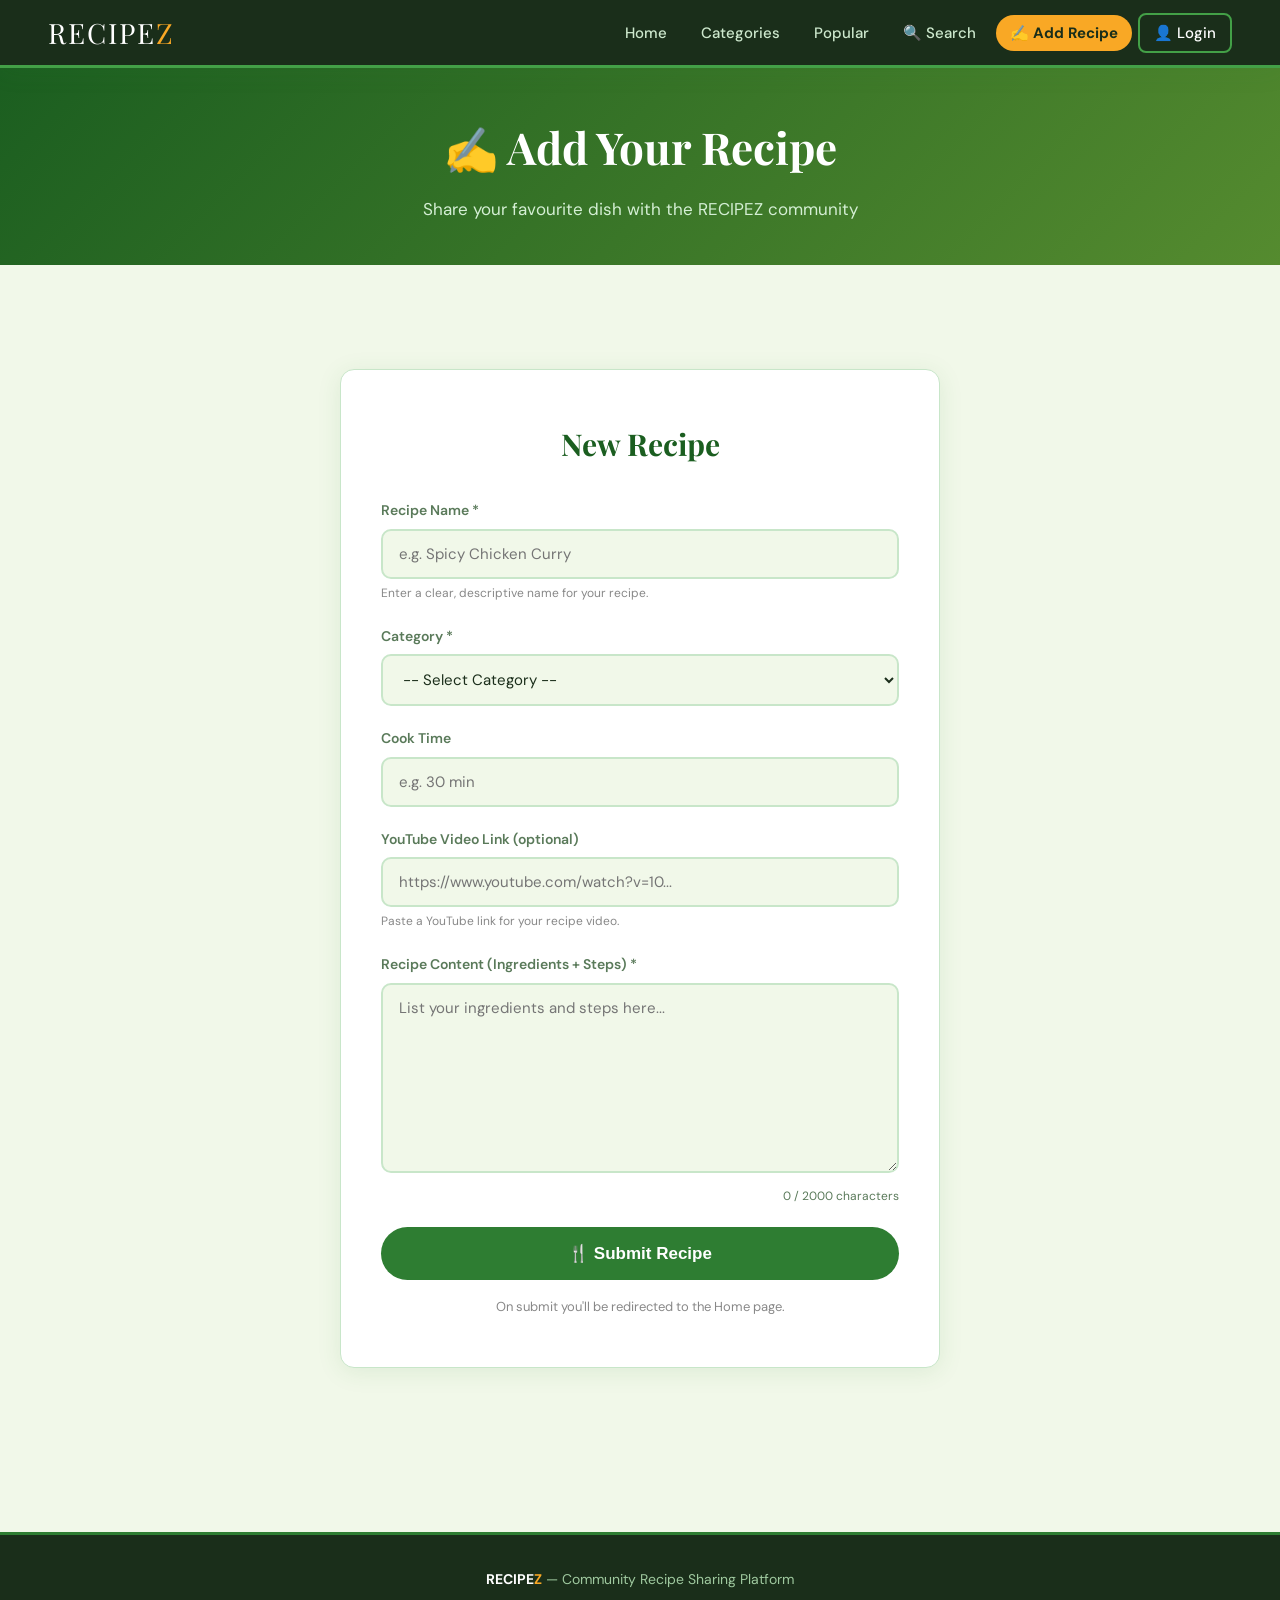
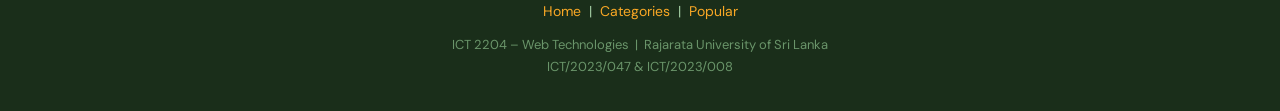
==== add-recipe.html @ c46758e9 "Add files via upload" ====
<!DOCTYPE html>
<html lang="en">
<head>
  <meta charset="UTF-8">
  <meta name="viewport" content="width=device-width, initial-scale=1.0">
  <title>Add Recipe | RECIPEZ</title>
  <link rel="stylesheet" href="css/styles.css?v=10">
  <link href="https://fonts.googleapis.com/css2?family=Playfair+Display:wght@700;900&family=DM+Sans:wght@300;400;500;600&display=swap" rel="stylesheet">
</head>
<body>

<nav class="navbar">
  <a class="nav-logo" href="index.html">RECIPE<span>Z</span></a>
  <ul class="nav-links" id="navLinks">
    <li><a href="index.html">Home</a></li>
    <li><a href="categories.html">Categories</a></li>
    <li><a href="popular.html">Popular</a></li>
    <li><a href="#" onclick="openSearch(); return false;">🔍 Search</a></li>
    <li><a href="add-recipe.html" class="btn-add active">✍️ Add Recipe</a></li>
    <li><a href="login.html" class="btn-login">👤 Login</a></li>
  </ul>
  <button class="hamburger" onclick="toggleMenu()">☰</button>
</nav>

<!-- PAGE HEADER -->
<section style="background:linear-gradient(135deg,#1b5e20,#558b2f); padding:40px; text-align:center;">
  <h1 style="font-family:'Playfair Display',serif; font-size:44px; color:#fff; margin-bottom:10px;">✍️ Add Your Recipe</h1>
  <p style="color:#d4efd4; font-size:17px;">Share your favourite dish with the RECIPEZ community</p>
</section>

<!-- ADD RECIPE FORM (Lab 01: HTML Form, Lab 04: JS validation) -->
<section class="section">

  <!-- Lab 02: Embedded CSS in <style> block (Lab 02 Step 2) -->
  <style>
    /* Lab 02: Embedded CSS - styling specific to this page */
    .char-counter { font-size: 12px; color: #5a7a5a; text-align: right; margin-top: 4px; }
    .form-hint    { font-size: 12px; color: #888; margin-top: 4px; }
  </style>

  <div class="form-wrap">
    <h2>New Recipe</h2>

    <!-- Lab 01: HTML Form - no <form> tag needed, using div + JS -->
    <div>

      <!-- Recipe Name -->
      <div class="form-group">
        <label for="recipeName">Recipe Name *</label>
        <!-- Lab 01: input element -->
        <input type="text" id="recipeName" placeholder="e.g. Spicy Chicken Curry"
               oninput="hideError('nameError')" maxlength="80">
        <div class="error-msg" id="nameError">Recipe name is required.</div>
        <div class="form-hint">Enter a clear, descriptive name for your recipe.</div>
      </div>

      <!-- Category Dropdown (Lab 01: select element) -->
      <div class="form-group">
        <label for="recipeCategory">Category *</label>
        <select id="recipeCategory" onchange="hideError('categoryError')">
          <option value="">-- Select Category --</option>
          <!-- Lab 01: option elements -->
          <option value="Breakfast">🥞 Breakfast</option>
          <option value="Lunch">🥗 Lunch</option>
          <option value="Dinner">🍽️ Dinner</option>
          <option value="Desserts">🍰 Desserts</option>
          <option value="Drinks">🥤 Drinks</option>
          <option value="Appetizers">🥙 Appetizers</option>
          <option value="BBQ">🔥 BBQ</option>
          <option value="Quick & Easy">⚡ Quick &amp; Easy</option>
          <option value="Side Dish">🥦 Side Dish</option>
          <option value="Shortiest">⏱️ Shortiest</option>
        </select>
        <div class="error-msg" id="categoryError">Please select a category.</div>
      </div>

      <!-- Cook Time -->
      <div class="form-group">
        <label for="cookTime">Cook Time</label>
        <input type="text" id="cookTime" placeholder="e.g. 30 min">
      </div>

      <!-- YouTube Link -->
      <div class="form-group">
        <label for="youtubeLink">YouTube Video Link (optional)</label>
        <input type="url" id="youtubeLink" placeholder="https://www.youtube.com/watch?v=10...">
        <div class="form-hint">Paste a YouTube link for your recipe video.</div>
      </div>

      <!-- Recipe Content (Lab 01: textarea) -->
      <div class="form-group">
        <label for="recipeContent">Recipe Content (Ingredients + Steps) *</label>
        <textarea id="recipeContent" placeholder="List your ingredients and steps here..."
                  oninput="updateCharCount(); hideError('contentError')" rows="8"></textarea>
        <div class="char-counter"><span id="charCount">0</span> / 2000 characters</div>
        <div class="error-msg" id="contentError">Please enter at least 20 characters.</div>
      </div>

      <!-- SUBMIT (Lab 04: if-else validation, Lab 03: onclick, Lab 03: alert) -->
      <button class="btn btn-primary" onclick="return validateAddRecipeForm()" style="width:100%; font-size:17px; padding:16px;">
        🍴 Submit Recipe
      </button>

      <p style="text-align:center; margin-top:16px; font-size:13px; color:#888;">
        On submit you'll be redirected to the Home page.
      </p>

    </div>
  </div>

</section>

<!-- FOOTER -->
<footer>
  <p><strong style="color:#fff;">RECIPE<span style="color:#f9a825;">Z</span></strong> — Community Recipe Sharing Platform</p>
  <p style="margin-top:8px;"><a href="index.html">Home</a> &nbsp;|&nbsp; <a href="categories.html">Categories</a> &nbsp;|&nbsp; <a href="popular.html">Popular</a></p>
  <p class="footer-credits">ICT 2204 – Web Technologies &nbsp;|&nbsp; Rajarata University of Sri Lanka<br>ICT/2023/047 &amp; ICT/2023/008</p>
</footer>

<button id="backToTop" title="Back to Top">↑</button>

<div class="search-overlay" id="searchOverlay" onclick="if(event.target===this)closeSearch()">
  <div class="search-box">
    <h3 style="margin-bottom:16px;color:#1b5e20;font-family:'Playfair Display',serif;">🔍 Search Recipes</h3>
    <input type="text" id="searchInput" placeholder="Search recipes..." oninput="doSearch()">
    <ul class="search-results-list" id="searchResultsList"><li style="color:#aaa;padding:12px">Type to search...</li></ul>
    <button class="btn btn-primary" onclick="closeSearch()" style="margin-top:12px;width:100%;">Close</button>
  </div>
</div>

<script src="js/main.js?v=10"></script>

</body>
</html>
---- css/styles.css ----
/* ============================================================
   RECIPEZ - styles.css
   Lab 02: External CSS
   Properties: color, font-family, font-size, border, padding, margin
   ============================================================ */

:root {
  --primary:      #2e7d32;
  --primary-dark: #1b5e20;
  --primary-light:#43a047;
  --accent:       #f9a825;
  --accent2:      #ff7043;
  --bg:           #f1f8e9;
  --bg2:          #e8f5e9;
  --dark:         #1a2e1a;
  --card-bg:      #ffffff;
  --text:         #1b2e1b;
  --muted:        #5a7a5a;
  --border:       #c8e6c9;
  --shadow:       0 4px 24px rgba(46,125,50,0.10);
  --radius:       14px;
  --font-head:    'Playfair Display', Georgia, serif;
  --font-body:    'DM Sans', 'Segoe UI', sans-serif;
}

*, *::before, *::after { box-sizing: border-box; margin: 0; padding: 0; }
html { scroll-behavior: smooth; }
body {
  font-family: var(--font-body);   /* Lab 02: font-family */
  font-size: 16px;                 /* Lab 02: font-size */
  color: var(--text);              /* Lab 02: color */
  background: var(--bg);
  line-height: 1.75;
}

/* === NAVBAR === */
.navbar {
  position: sticky; top: 0; z-index: 999;
  display: flex; align-items: center; justify-content: space-between;
  padding: 0 48px;                 /* Lab 02: padding */
  height: 68px;
  background: var(--dark);
  border-bottom: 3px solid var(--primary-light); /* Lab 02: border */
  box-shadow: var(--shadow);
}
.nav-logo {
  font-family: var(--font-head);   /* Lab 02: font-family */
  font-size: 28px;                 /* Lab 02: font-size */
  color: #fff;
  letter-spacing: 2px;
  text-decoration: none;
}
.nav-logo span { color: var(--accent); }
.nav-links { display: flex; gap: 6px; list-style: none; margin: 0; padding: 0; }
.nav-links a {
  color: #cde8cd;
  text-decoration: none;
  font-size: 15px;                 /* Lab 02: font-size */
  font-weight: 500;
  padding: 8px 14px;               /* Lab 02: padding */
  border-radius: 8px;
  transition: background 0.2s, color 0.2s;
}
.nav-links a:hover, .nav-links a.active { background: var(--primary); color: #fff; }
.nav-links a.btn-add { background: var(--accent); color: var(--dark); font-weight: 700; border-radius: 20px; }
.nav-links a.btn-add:hover { background: var(--accent2); color: #fff; }
.nav-links a.btn-login { border: 2px solid var(--primary-light); color: #fff; } /* Lab 02: border */
.hamburger { display: none; font-size: 26px; color: #fff; cursor: pointer; background: none; border: none; }

/* === HERO SLIDER === */
.hero { position: relative; overflow: hidden; height: 520px; background: var(--dark); }
.slide { position: absolute; inset: 0; display: flex; align-items: center; justify-content: center; opacity: 0; transition: opacity 0.8s ease; padding: 40px; }
.slide.active { opacity: 1; }
.slide-content { text-align: center; animation: fadeInUp 0.6s ease both; }
.slide-content h1 {
  font-family: var(--font-head);  /* Lab 02: font-family */
  font-size: 54px;                /* Lab 02: font-size */
  color: #fff;                    /* Lab 02: color */
  line-height: 1.1;
  margin-bottom: 16px;            /* Lab 02: margin */
  text-shadow: 0 4px 20px rgba(0,0,0,0.5);
}
.slide-content p { font-size: 20px; color: #d4efd4; margin-bottom: 28px; }
.btn {
  display: inline-block;
  padding: 14px 32px;             /* Lab 02: padding */
  border-radius: 30px;
  font-size: 16px;                /* Lab 02: font-size */
  font-weight: 700;
  text-decoration: none;
  cursor: pointer;
  border: none;
  transition: transform 0.2s, box-shadow 0.2s;
}
.btn:hover { transform: translateY(-2px); box-shadow: 0 8px 24px rgba(0,0,0,0.2); }
.btn-primary { background: var(--primary); color: #fff; }
.btn-primary:hover { background: var(--primary-dark); }
.btn-accent  { background: var(--accent); color: var(--dark); }
.btn-outline { background: transparent; color: #fff; border: 2px solid #fff; }
.slider-controls { position: absolute; bottom: 24px; left: 50%; transform: translateX(-50%); display: flex; gap: 10px; }
.dot { width: 12px; height: 12px; border-radius: 50%; background: rgba(255,255,255,0.4); cursor: pointer; border: 2px solid rgba(255,255,255,0.6); transition: background 0.3s; }
.dot.active { background: var(--accent); }
.slider-arrow { position: absolute; top: 50%; transform: translateY(-50%); background: rgba(0,0,0,0.35); color: #fff; border: none; width: 44px; height: 44px; border-radius: 50%; font-size: 20px; cursor: pointer; transition: background 0.2s; }
.slider-arrow:hover { background: var(--primary); }
.slider-prev { left: 20px; } .slider-next { right: 20px; }

/* === SECTIONS === */
.section { padding: 64px 48px; }  /* Lab 02: padding */
.section-alt { background: var(--bg2); }
.section-title { font-family: var(--font-head); font-size: 38px; color: var(--primary-dark); margin-bottom: 10px; text-align: center; }
.section-sub { text-align: center; color: var(--muted); margin-bottom: 40px; font-size: 17px; }
.divider { width: 60px; height: 4px; background: var(--accent); border-radius: 2px; margin: 0 auto 40px; }

/* === QUICK CARDS === */
.quick-cards { display: grid; grid-template-columns: repeat(3, 1fr); gap: 24px; max-width: 900px; margin: 0 auto 48px; }
.q-card {
  background: var(--card-bg);
  border-radius: var(--radius);
  padding: 36px 24px;             /* Lab 02: padding */
  text-align: center;
  border: 2px solid var(--border); /* Lab 02: border */
  box-shadow: var(--shadow);
  cursor: pointer;
  transition: transform 0.25s, border-color 0.25s;
  text-decoration: none; color: var(--text);
}
.q-card:hover { transform: translateY(-6px); border-color: var(--primary); }
.q-card .icon { font-size: 42px; margin-bottom: 12px; }
.q-card h3 { font-family: var(--font-head); font-size: 20px; color: var(--primary-dark); margin-bottom: 8px; }
.q-card p { font-size: 14px; color: var(--muted); }

/* === RECIPE CARDS === */
.recipes-grid { display: grid; grid-template-columns: repeat(auto-fill, minmax(260px, 1fr)); gap: 28px; }
.recipe-card-wrap { position: relative; }
.recipe-card {
  background: var(--card-bg);
  border-radius: var(--radius);
  overflow: hidden;
  border: 1px solid var(--border); /* Lab 02: border */
  box-shadow: var(--shadow);
  transition: transform 0.25s, box-shadow 0.25s;
  cursor: pointer; text-decoration: none; color: var(--text); display: block;
}
.recipe-card:hover { transform: translateY(-6px); box-shadow: 0 12px 32px rgba(46,125,50,0.18); }
.recipe-card img { width: 100%; height: 190px; object-fit: cover; }
.card-body { padding: 18px; }      /* Lab 02: padding */
.card-body h3 { font-family: var(--font-head); font-size: 18px; color: var(--primary-dark); margin-bottom: 6px; }
.card-meta { display: flex; gap: 12px; font-size: 13px; color: var(--muted); margin-top: 8px; }
.card-tag { display: inline-block; background: var(--bg2); color: var(--primary); font-size: 12px; padding: 3px 10px; border-radius: 12px; border: 1px solid var(--border); margin-right: 4px; margin-bottom: 6px; }
.popular-badge { position: absolute; top: 12px; right: 12px; background: var(--accent); color: var(--dark); font-size: 12px; font-weight: 700; padding: 4px 10px; border-radius: 12px; }

/* === CATEGORIES === */
.cat-grid {
  display: grid;
  grid-template-columns: repeat(3, 1fr);
  gap: 20px;
  max-width: 860px;
  margin: 0 auto;
}
/* Center the last item (Shortiest) when alone on its row */
.cat-grid a:last-child:nth-child(3n+1) {
  grid-column: 2;
}
@media (max-width: 600px) {
  .cat-grid { grid-template-columns: repeat(2, 1fr); }
  .cat-grid a:last-child:nth-child(3n+1) { grid-column: auto; }
}
.cat-card { border-radius: var(--radius); padding: 32px 16px; text-align: center; cursor: pointer; text-decoration: none; color: #fff; font-family: var(--font-head); font-size: 18px; font-weight: 700; border: 3px solid transparent; transition: transform 0.2s, border-color 0.2s; box-shadow: var(--shadow); display: block; }
.cat-card:hover { transform: translateY(-5px) scale(1.03); border-color: var(--accent); }
.cat-card .cat-icon { font-size: 40px; display: block; margin-bottom: 10px; }

/* === SEARCH === */
.search-wrap { display: flex; gap: 12px; max-width: 560px; margin: 0 auto 40px; }
.search-wrap input { flex: 1; padding: 14px 20px; border: 2px solid var(--border); border-radius: 30px; font-size: 15px; font-family: var(--font-body); background: #fff; color: var(--text); outline: none; transition: border-color 0.2s; }
.search-wrap input:focus { border-color: var(--primary); }

/* === RECIPE DETAIL === */
.recipe-detail { display: grid; grid-template-columns: 1fr 1fr; gap: 40px; max-width: 1100px; margin: 40px auto; padding: 0 40px; }
.recipe-video { width: 100%; aspect-ratio: 16/9; border-radius: var(--radius); overflow: hidden; border: none; }
.recipe-video iframe { width: 100%; height: 100%; border: none; }
.comments-section { margin-top: 32px; }
.comment-input { width: 100%; padding: 12px 16px; border: 2px solid var(--border); border-radius: var(--radius); font-size: 14px; font-family: var(--font-body); resize: vertical; min-height: 80px; margin-bottom: 10px; color: var(--text); }
.comment-input:focus { border-color: var(--primary); outline: none; }
.comment-item { background: var(--bg2); border-radius: 10px; padding: 14px 16px; margin-bottom: 12px; border-left: 4px solid var(--primary); font-size: 14px; }
.comment-item strong { color: var(--primary-dark); }

/* Lab 01: Table */
.ingredients-table { width: 100%; border-collapse: collapse; margin: 20px 0; }
.ingredients-table th { background: var(--primary); color: #fff; padding: 12px 16px; text-align: left; font-size: 14px; border: 1px solid var(--primary-dark); }
.ingredients-table td { padding: 10px 16px; border: 1px solid var(--border); font-size: 14px; }
.ingredients-table tr:nth-child(even) { background: var(--bg2); }
.ingredients-table tr:hover { background: #c8e6c9; }

/* Lab 01: Ordered List */
.steps-list { list-style: none; counter-reset: step; padding: 0; }
.steps-list li { counter-increment: step; position: relative; padding: 14px 14px 14px 56px; margin-bottom: 12px; background: var(--bg2); border-radius: 10px; border-left: 4px solid var(--accent); font-size: 15px; }
.steps-list li::before { content: counter(step); position: absolute; left: 14px; top: 12px; background: var(--accent); color: var(--dark); width: 28px; height: 28px; border-radius: 50%; display: flex; align-items: center; justify-content: center; font-weight: 700; font-size: 14px; }

/* === FORM === */
.form-wrap { max-width: 600px; margin: 40px auto; background: var(--card-bg); border-radius: var(--radius); padding: 48px 40px; border: 1px solid var(--border); box-shadow: var(--shadow); }
.form-wrap h2 { font-family: var(--font-head); font-size: 30px; color: var(--primary-dark); margin-bottom: 28px; text-align: center; }
.form-group { margin-bottom: 20px; }
.form-group label { display: block; font-size: 14px; font-weight: 600; color: var(--muted); margin-bottom: 6px; }
.form-group input, .form-group select, .form-group textarea { width: 100%; padding: 13px 16px; border: 2px solid var(--border); border-radius: 10px; font-size: 15px; font-family: var(--font-body); color: var(--text); background: var(--bg); transition: border-color 0.2s; outline: none; }
.form-group input:focus, .form-group select:focus, .form-group textarea:focus { border-color: var(--primary); }
.form-group textarea { resize: vertical; min-height: 120px; }
.error-msg { color: #c0392b; font-size: 13px; margin-top: 4px; display: none; }
.error-msg.show { display: block; }

/* === MODAL === */
.modal-overlay { display: none; position: fixed; inset: 0; background: rgba(0,0,0,0.55); z-index: 2000; align-items: center; justify-content: center; }
.modal-overlay.open { display: flex; }
.modal-box { background: var(--card-bg); border-radius: var(--radius); padding: 40px; max-width: 460px; width: 90%; border: 2px solid var(--border); animation: fadeInUp 0.3s ease; position: relative; }
.modal-close { position: absolute; top: 14px; right: 18px; background: none; border: none; font-size: 22px; cursor: pointer; color: var(--muted); }

/* === SEARCH OVERLAY === */
.search-overlay { display: none; position: fixed; inset: 0; background: rgba(0,0,0,0.7); z-index: 1500; align-items: flex-start; justify-content: center; padding-top: 100px; }
.search-overlay.open { display: flex; }
.search-box { background: #fff; border-radius: var(--radius); padding: 32px; width: 90%; max-width: 600px; border: 2px solid var(--border); }
.search-box input { width: 100%; padding: 14px 20px; border: 2px solid var(--primary); border-radius: 30px; font-size: 18px; font-family: var(--font-body); outline: none; margin-bottom: 20px; }
.search-results-list { list-style: none; }
.search-results-list li { padding: 12px 16px; border-bottom: 1px solid var(--border); cursor: pointer; font-size: 15px; transition: background 0.15s; }
.search-results-list li:hover { background: var(--bg2); }

/* === FOOTER === */
footer { background: var(--dark); color: #9fc99f; text-align: center; padding: 32px 40px; font-size: 14px; border-top: 3px solid var(--primary); margin-top: 60px; }
footer a { color: var(--accent); text-decoration: none; }
footer a:hover { text-decoration: underline; }
footer .footer-credits { margin-top: 10px; font-size: 13px; color: #6a956a; }

/* === BACK TO TOP === */
#backToTop { position: fixed; bottom: 32px; right: 32px; background: var(--primary); color: #fff; border: none; border-radius: 50%; width: 48px; height: 48px; font-size: 22px; cursor: pointer; display: none; box-shadow: 0 4px 16px rgba(46,125,50,0.3); transition: background 0.2s, transform 0.2s; z-index: 900; }
#backToTop:hover { background: var(--primary-dark); transform: scale(1.1); }

/* === LOGIN PAGE === */
.login-page { min-height: 100vh; display: flex; align-items: center; justify-content: center; background: linear-gradient(135deg, var(--dark) 0%, #2d5a2d 100%); }
.login-card { background: var(--card-bg); border-radius: var(--radius); padding: 52px 44px; max-width: 420px; width: 90%; border: 2px solid var(--border); box-shadow: 0 20px 60px rgba(0,0,0,0.3); animation: fadeInUp 0.6s ease; text-align: center; }
.login-card .logo { font-family: var(--font-head); font-size: 36px; color: var(--primary-dark); margin-bottom: 6px; }
.login-card .logo span { color: var(--accent); }
.login-card .tagline { color: var(--muted); font-size: 14px; margin-bottom: 36px; }
.password-wrap { position: relative; }
.toggle-pwd { position: absolute; right: 14px; top: 50%; transform: translateY(-50%); background: none; border: none; cursor: pointer; color: var(--muted); font-size: 18px; }

/* === ANIMATIONS === */
@keyframes fadeInUp { from { opacity: 0; transform: translateY(30px); } to { opacity: 1; transform: translateY(0); } }
@keyframes fadeIn   { from { opacity: 0; } to { opacity: 1; } }
.fade-in { animation: fadeIn 0.6s ease both; }
.fade-up { animation: fadeInUp 0.6s ease both; }

/* ============================================================
   RESPONSIVE - Mobile First
   Breakpoints: 1200px (large desktop), 900px (tablet), 600px (mobile)
   ============================================================ */

/* ── LARGE DESKTOP (1200px+) ── */
@media (min-width: 1200px) {
  .recipes-grid { grid-template-columns: repeat(4, 1fr); }
  .cat-grid     { grid-template-columns: repeat(3, 1fr); max-width: 900px; }
  .section      { padding: 64px 64px; }
}

/* ── TABLET (max 900px) ── */
@media (max-width: 900px) {
  /* Navbar */
  .navbar        { padding: 0 24px; }

  /* Hero */
  .hero          { height: 420px; }
  .slide-content h1 { font-size: 38px; }
  .slide-content p  { font-size: 16px; }

  /* Grids */
  .recipe-detail { grid-template-columns: 1fr; padding: 0 24px; }
  .quick-cards   { grid-template-columns: repeat(2, 1fr); max-width: 100%; }
  .recipes-grid  { grid-template-columns: repeat(2, 1fr); gap: 20px; }
  .cat-grid      { grid-template-columns: repeat(3, 1fr); }

  /* Sections */
  .section       { padding: 48px 24px; }
  .section-title { font-size: 30px; }
}

/* ── MOBILE (max 600px) ── */
@media (max-width: 600px) {
  /* Navbar - hamburger menu */
  .navbar        { padding: 0 16px; height: 60px; }
  .nav-logo      { font-size: 22px; }
  .nav-links {
    display: none;
    flex-direction: column;
    position: fixed;
    top: 60px; left: 0; right: 0;
    background: var(--dark);
    padding: 12px 0;
    z-index: 998;
    box-shadow: 0 8px 24px rgba(0,0,0,0.3);
    max-height: calc(100vh - 60px);
    overflow-y: auto;
  }
  .nav-links.open { display: flex; }
  .nav-links li   { border-bottom: 1px solid rgba(255,255,255,0.08); }
  .nav-links a    { padding: 14px 24px; font-size: 16px; border-radius: 0; display: block; }
  .hamburger      { display: block; }

  /* Hero slider */
  .hero          { height: 320px; }
  .slide-content h1   { font-size: 26px; margin-bottom: 8px; }
  .slide-content p    { font-size: 14px; margin-bottom: 16px; }
  .slide-content .btn { padding: 10px 18px; font-size: 14px; }
  .slider-arrow  { width: 34px; height: 34px; font-size: 16px; }

  /* Grids - 2 columns on mobile */
  .recipes-grid  { grid-template-columns: repeat(2, 1fr); gap: 12px; }
  .quick-cards   { grid-template-columns: 1fr; max-width: 100%; }
  .cat-grid      { grid-template-columns: repeat(2, 1fr); gap: 12px; max-width: 100%; }
  .cat-card:last-child:nth-child(3n+1) { grid-column: auto; }
  .cat-card:last-child:nth-child(2n+1) { grid-column: 1 / -1; max-width: 50%; margin: 0 auto; width: 100%; }

  /* Category cards smaller */
  .cat-card      { padding: 20px 10px; font-size: 14px; height: 150px; }
  .cat-card .cat-icon { font-size: 28px; margin-bottom: 6px; }

  /* Recipe cards */
  .recipe-card img    { height: 130px; }
  .card-body h3       { font-size: 14px; }
  .card-body          { padding: 10px; }
  .card-meta          { font-size: 11px; gap: 6px; }
  .card-tag           { font-size: 11px; }

  /* Sections */
  .section       { padding: 32px 16px; }
  .section-title { font-size: 26px; }
  .section-sub   { font-size: 14px; }
  .divider       { margin-bottom: 24px; }

  /* Stats section */
  .stats-row     { gap: 12px; }
  .stat-box      { padding: 16px 20px; }
  .stat-box p:first-child { font-size: 34px !important; }

  /* Forms */
  .form-wrap     { padding: 24px 16px; margin: 20px 16px; }
  .form-wrap h2  { font-size: 24px; }
  .login-card    { padding: 32px 20px; }
  .login-card .logo { font-size: 28px; }

  /* Recipe detail page */
  .recipe-detail { grid-template-columns: 1fr; padding: 0; gap: 20px; }
  .recipe-video  { border-radius: 0; }
  .recipe-video iframe { height: 220px !important; }
  #recipeTitle   { font-size: 28px !important; }

  /* Search overlay */
  .search-box    { padding: 20px 16px; }
  .search-box input { font-size: 16px; }

  /* Back to top */
  #backToTop     { bottom: 20px; right: 16px; width: 40px; height: 40px; font-size: 18px; }

  /* Popular badges */
  .popular-badge { font-size: 10px; padding: 3px 7px; }

  /* Footer */
  footer         { padding: 24px 16px; font-size: 13px; }
}

/* ── EXTRA SMALL (max 380px) ── */
@media (max-width: 380px) {
  .hero          { height: 280px; }
  .slide-content h1 { font-size: 22px; }
  .recipes-grid  { grid-template-columns: 1fr; }
  .cat-grid      { grid-template-columns: repeat(2, 1fr); }
}
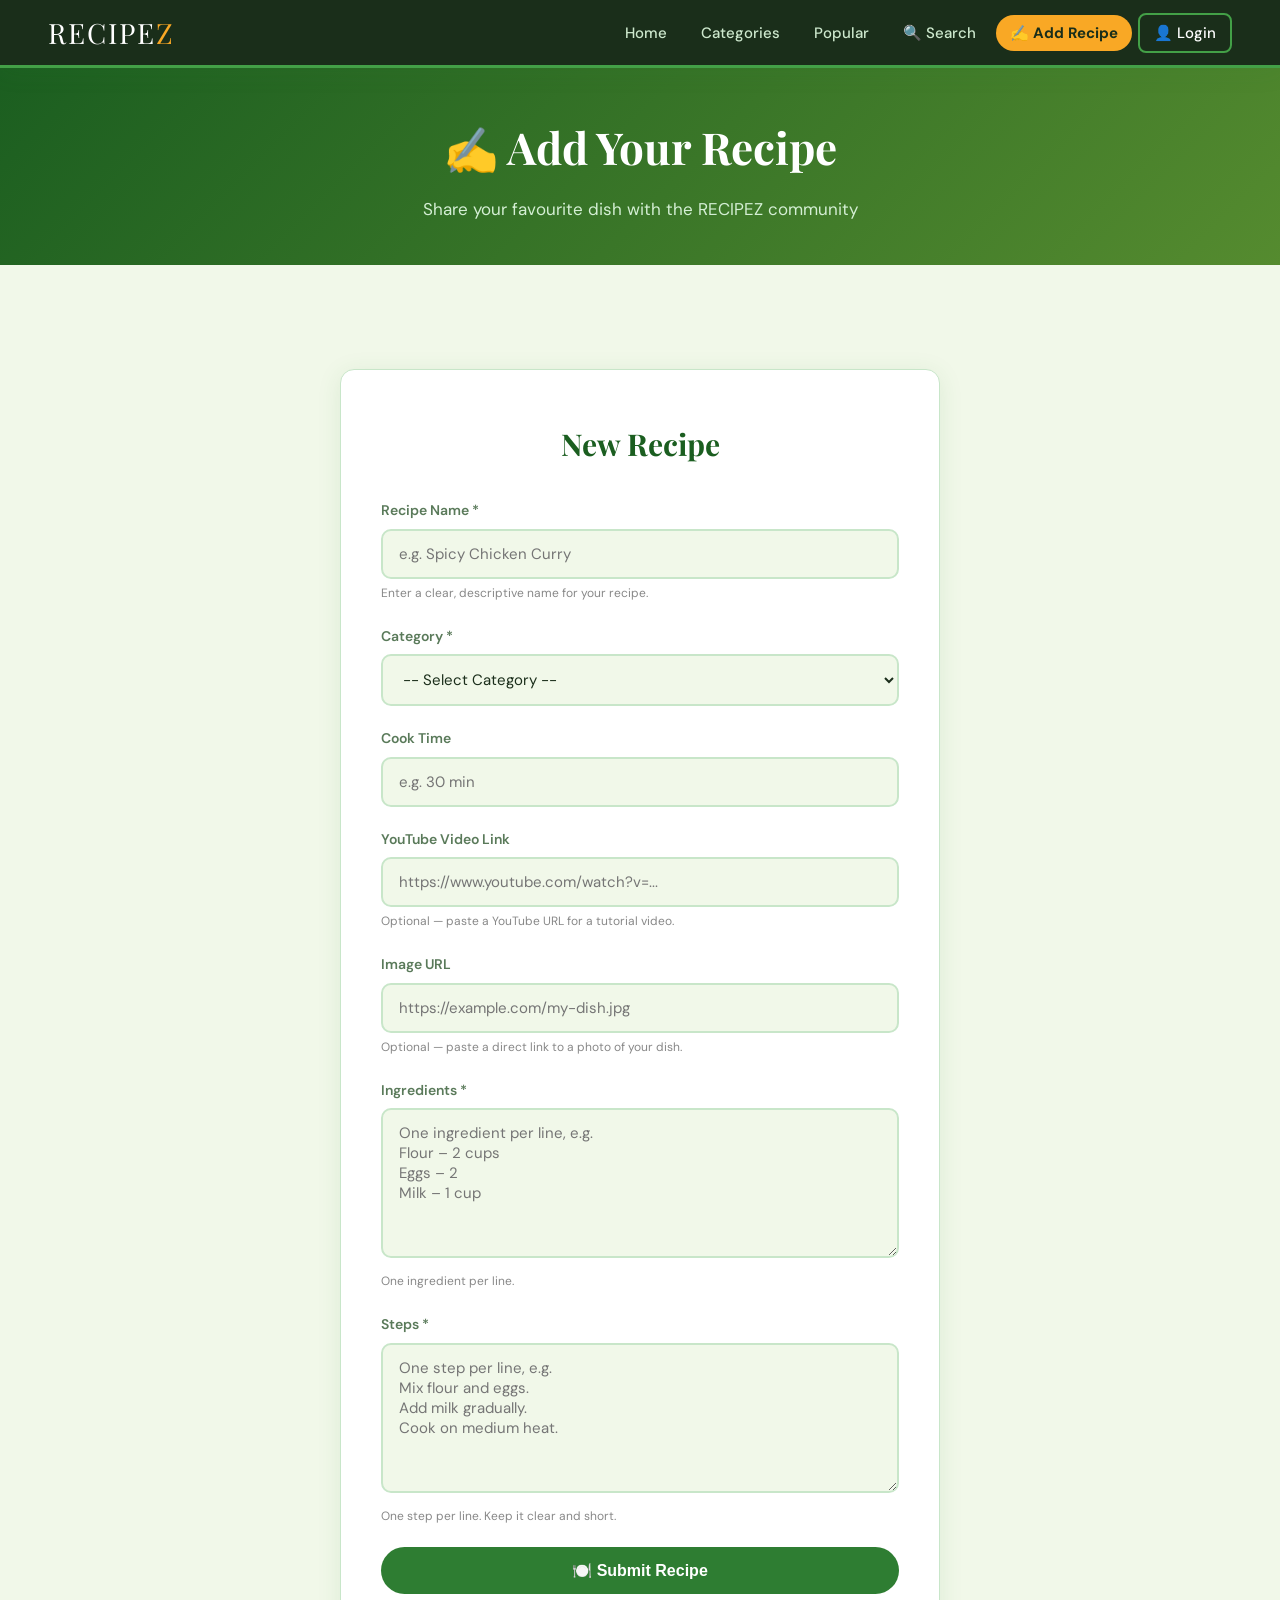
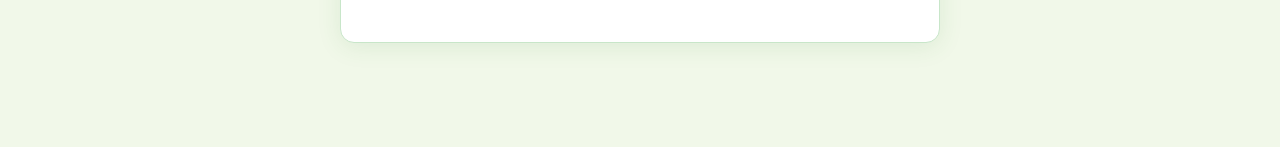
==== commit 7f38983e: "Add files via upload" ====
--- a/add-recipe.html
+++ b/add-recipe.html
@@ -6,6 +6,12 @@
   <title>Add Recipe | RECIPEZ</title>
   <link rel="stylesheet" href="css/styles.css?v=10">
   <link href="https://fonts.googleapis.com/css2?family=Playfair+Display:wght@700;900&family=DM+Sans:wght@300;400;500;600&display=swap" rel="stylesheet">
+  <style>
+    .char-counter { font-size:12px; color:#5a7a5a; text-align:right; margin-top:4px; }
+    .form-hint    { font-size:12px; color:#888; margin-top:4px; }
+    #authNotice   { background:#fff3e0; border:1px solid #ffcc80; border-radius:8px; padding:14px 18px; margin-bottom:24px; color:#e65100; font-size:14px; }
+    #authNotice a { color:#e65100; font-weight:700; }
+  </style>
 </head>
 <body>
 
@@ -17,118 +23,208 @@
     <li><a href="popular.html">Popular</a></li>
     <li><a href="#" onclick="openSearch(); return false;">🔍 Search</a></li>
     <li><a href="add-recipe.html" class="btn-add active">✍️ Add Recipe</a></li>
-    <li><a href="login.html" class="btn-login">👤 Login</a></li>
+    <li><a href="login.html" class="btn-login" id="navLoginBtn">👤 Login</a></li>
   </ul>
   <button class="hamburger" onclick="toggleMenu()">☰</button>
 </nav>
 
-<!-- PAGE HEADER -->
-<section style="background:linear-gradient(135deg,#1b5e20,#558b2f); padding:40px; text-align:center;">
-  <h1 style="font-family:'Playfair Display',serif; font-size:44px; color:#fff; margin-bottom:10px;">✍️ Add Your Recipe</h1>
-  <p style="color:#d4efd4; font-size:17px;">Share your favourite dish with the RECIPEZ community</p>
+<section style="background:linear-gradient(135deg,#1b5e20,#558b2f);padding:40px;text-align:center;">
+  <h1 style="font-family:'Playfair Display',serif;font-size:44px;color:#fff;margin-bottom:10px;">✍️ Add Your Recipe</h1>
+  <p style="color:#d4efd4;font-size:17px;">Share your favourite dish with the RECIPEZ community</p>
 </section>
 
-<!-- ADD RECIPE FORM (Lab 01: HTML Form, Lab 04: JS validation) -->
 <section class="section">
-
-  <!-- Lab 02: Embedded CSS in <style> block (Lab 02 Step 2) -->
-  <style>
-    /* Lab 02: Embedded CSS - styling specific to this page */
-    .char-counter { font-size: 12px; color: #5a7a5a; text-align: right; margin-top: 4px; }
-    .form-hint    { font-size: 12px; color: #888; margin-top: 4px; }
-  </style>
-
   <div class="form-wrap">
     <h2>New Recipe</h2>
 
-    <!-- Lab 01: HTML Form - no <form> tag needed, using div + JS -->
-    <div>
-
-      <!-- Recipe Name -->
-      <div class="form-group">
-        <label for="recipeName">Recipe Name *</label>
-        <!-- Lab 01: input element -->
-        <input type="text" id="recipeName" placeholder="e.g. Spicy Chicken Curry"
-               oninput="hideError('nameError')" maxlength="80">
-        <div class="error-msg" id="nameError">Recipe name is required.</div>
-        <div class="form-hint">Enter a clear, descriptive name for your recipe.</div>
-      </div>
-
-      <!-- Category Dropdown (Lab 01: select element) -->
-      <div class="form-group">
-        <label for="recipeCategory">Category *</label>
-        <select id="recipeCategory" onchange="hideError('categoryError')">
-          <option value="">-- Select Category --</option>
-          <!-- Lab 01: option elements -->
-          <option value="Breakfast">🥞 Breakfast</option>
-          <option value="Lunch">🥗 Lunch</option>
-          <option value="Dinner">🍽️ Dinner</option>
-          <option value="Desserts">🍰 Desserts</option>
-          <option value="Drinks">🥤 Drinks</option>
-          <option value="Appetizers">🥙 Appetizers</option>
-          <option value="BBQ">🔥 BBQ</option>
-          <option value="Quick & Easy">⚡ Quick &amp; Easy</option>
-          <option value="Side Dish">🥦 Side Dish</option>
-          <option value="Shortiest">⏱️ Shortiest</option>
-        </select>
-        <div class="error-msg" id="categoryError">Please select a category.</div>
-      </div>
-
-      <!-- Cook Time -->
-      <div class="form-group">
-        <label for="cookTime">Cook Time</label>
-        <input type="text" id="cookTime" placeholder="e.g. 30 min">
-      </div>
-
-      <!-- YouTube Link -->
-      <div class="form-group">
-        <label for="youtubeLink">YouTube Video Link (optional)</label>
-        <input type="url" id="youtubeLink" placeholder="https://www.youtube.com/watch?v=10...">
-        <div class="form-hint">Paste a YouTube link for your recipe video.</div>
-      </div>
-
-      <!-- Recipe Content (Lab 01: textarea) -->
-      <div class="form-group">
-        <label for="recipeContent">Recipe Content (Ingredients + Steps) *</label>
-        <textarea id="recipeContent" placeholder="List your ingredients and steps here..."
-                  oninput="updateCharCount(); hideError('contentError')" rows="8"></textarea>
-        <div class="char-counter"><span id="charCount">0</span> / 2000 characters</div>
-        <div class="error-msg" id="contentError">Please enter at least 20 characters.</div>
-      </div>
-
-      <!-- SUBMIT (Lab 04: if-else validation, Lab 03: onclick, Lab 03: alert) -->
-      <button class="btn btn-primary" onclick="return validateAddRecipeForm()" style="width:100%; font-size:17px; padding:16px;">
-        🍴 Submit Recipe
-      </button>
-
-      <p style="text-align:center; margin-top:16px; font-size:13px; color:#888;">
-        On submit you'll be redirected to the Home page.
-      </p>
-
-    </div>
+    <!-- Auth notice (shown if not logged in) -->
+    <div id="authNotice" style="display:none;">
+      ⚠️ You need to <a href="login.html">log in</a> or <a href="register.html">create an account</a> to add a recipe.
+    </div>
+
+    <!-- Recipe Name -->
+    <div class="form-group">
+      <label for="recipeName">Recipe Name *</label>
+      <input type="text" id="recipeName" placeholder="e.g. Spicy Chicken Curry"
+             oninput="hideError('nameError')" maxlength="80">
+      <div class="error-msg" id="nameError">Recipe name is required.</div>
+      <div class="form-hint">Enter a clear, descriptive name for your recipe.</div>
+    </div>
+
+    <!-- Category -->
+    <div class="form-group">
+      <label for="recipeCategory">Category *</label>
+      <select id="recipeCategory" onchange="hideError('categoryError')">
+        <option value="">-- Select Category --</option>
+        <option value="Breakfast">🥞 Breakfast</option>
+        <option value="Lunch">🥗 Lunch</option>
+        <option value="Dinner">🍽️ Dinner</option>
+        <option value="Desserts">🍰 Desserts</option>
+        <option value="Drinks">🥤 Drinks</option>
+        <option value="Appetizers">🥙 Appetizers</option>
+        <option value="BBQ">🔥 BBQ</option>
+        <option value="Quick &amp; Easy">⚡ Quick &amp; Easy</option>
+        <option value="Side Dish">🥦 Side Dish</option>
+        <option value="Shortiest">⏱️ Shortiest</option>
+      </select>
+      <div class="error-msg" id="categoryError">Please select a category.</div>
+    </div>
+
+    <!-- Cook Time -->
+    <div class="form-group">
+      <label for="cookTime">Cook Time</label>
+      <input type="text" id="cookTime" placeholder="e.g. 30 min">
+    </div>
+
+    <!-- YouTube Link -->
+    <div class="form-group">
+      <label for="youtubeLink">YouTube Video Link</label>
+      <input type="url" id="youtubeLink" placeholder="https://www.youtube.com/watch?v=...">
+      <div class="form-hint">Optional — paste a YouTube URL for a tutorial video.</div>
+    </div>
+
+    <!-- Image URL -->
+    <div class="form-group">
+      <label for="imageUrl">Image URL</label>
+      <input type="url" id="imageUrl" placeholder="https://example.com/my-dish.jpg">
+      <div class="form-hint">Optional — paste a direct link to a photo of your dish.</div>
+    </div>
+
+    <!-- Ingredients -->
+    <div class="form-group">
+      <label for="ingredientsField">Ingredients *</label>
+      <textarea id="ingredientsField" rows="6" placeholder="One ingredient per line, e.g.&#10;Flour – 2 cups&#10;Eggs – 2&#10;Milk – 1 cup"
+                oninput="hideError('contentError')"></textarea>
+      <div class="error-msg" id="contentError">Please enter at least one ingredient.</div>
+      <div class="form-hint">One ingredient per line.</div>
+    </div>
+
+    <!-- Steps -->
+    <div class="form-group">
+      <label for="stepsField">Steps *</label>
+      <textarea id="stepsField" rows="6" placeholder="One step per line, e.g.&#10;Mix flour and eggs.&#10;Add milk gradually.&#10;Cook on medium heat."
+                oninput="hideError('stepsError')"></textarea>
+      <div class="error-msg" id="stepsError">Please enter at least one step.</div>
+      <div class="form-hint">One step per line. Keep it clear and short.</div>
+    </div>
+
+    <!-- Error / Success messages -->
+    <div id="formError"   style="color:#c62828;background:#fce4ec;border:1px solid #ef9a9a;border-radius:8px;padding:12px;margin-bottom:16px;display:none;"></div>
+    <div id="formSuccess" style="color:#2e7d32;background:#e8f5e9;border:1px solid #c8e6c9;border-radius:8px;padding:12px;margin-bottom:16px;display:none;"></div>
+
+    <button class="btn btn-primary" id="submitBtn" onclick="submitRecipe()"
+            style="width:100%;font-size:16px;padding:14px;">
+      🍽️ Submit Recipe
+    </button>
   </div>
-
 </section>
 
-<!-- FOOTER -->
-<footer>
-  <p><strong style="color:#fff;">RECIPE<span style="color:#f9a825;">Z</span></strong> — Community Recipe Sharing Platform</p>
-  <p style="margin-top:8px;"><a href="index.html">Home</a> &nbsp;|&nbsp; <a href="categories.html">Categories</a> &nbsp;|&nbsp; <a href="popular.html">Popular</a></p>
-  <p class="footer-credits">ICT 2204 – Web Technologies &nbsp;|&nbsp; Rajarata University of Sri Lanka<br>ICT/2023/047 &amp; ICT/2023/008</p>
-</footer>
-
 <button id="backToTop" title="Back to Top">↑</button>
-
 <div class="search-overlay" id="searchOverlay" onclick="if(event.target===this)closeSearch()">
   <div class="search-box">
-    <h3 style="margin-bottom:16px;color:#1b5e20;font-family:'Playfair Display',serif;">🔍 Search Recipes</h3>
+    <button class="search-close" onclick="closeSearch()">✕</button>
     <input type="text" id="searchInput" placeholder="Search recipes..." oninput="doSearch()">
-    <ul class="search-results-list" id="searchResultsList"><li style="color:#aaa;padding:12px">Type to search...</li></ul>
-    <button class="btn btn-primary" onclick="closeSearch()" style="margin-top:12px;width:100%;">Close</button>
+    <ul class="search-results-list" id="searchResultsList"></ul>
   </div>
 </div>
 
+<script src="js/api.js"></script>
 <script src="js/main.js?v=10"></script>
-
+<script>
+// Check login status on load
+(async () => {
+  const me = await apiMe();
+  if (!me.loggedIn) {
+    document.getElementById('authNotice').style.display = 'block';
+    document.getElementById('submitBtn').disabled = true;
+    document.getElementById('submitBtn').style.opacity = '0.5';
+  } else {
+    // Update nav to show username
+    const navBtn = document.getElementById('navLoginBtn');
+    if (navBtn) {
+      navBtn.textContent = '👤 ' + me.user.username;
+      navBtn.href = '#';
+      navBtn.onclick = () => { apiLogout(); return false; };
+    }
+  }
+})();
+
+async function submitRecipe() {
+  const name        = document.getElementById('recipeName').value.trim();
+  const category    = document.getElementById('recipeCategory').value;
+  const cookTime    = document.getElementById('cookTime').value.trim();
+  const youtubeRaw  = document.getElementById('youtubeLink').value.trim();
+  const imageUrl    = document.getElementById('imageUrl').value.trim();
+  const ingLines    = document.getElementById('ingredientsField').value.trim();
+  const stepLines   = document.getElementById('stepsField').value.trim();
+  const errEl       = document.getElementById('formError');
+  const okEl        = document.getElementById('formSuccess');
+  const btn         = document.getElementById('submitBtn');
+
+  errEl.style.display = 'none';
+  okEl.style.display  = 'none';
+
+  // Validation
+  if (!name)      { showFieldError('nameError');     return; }
+  if (!category)  { showFieldError('categoryError'); return; }
+  if (!ingLines)  { showFieldError('contentError');  return; }
+  if (!stepLines) { showFieldError('stepsError');    return; }
+
+  // Convert YouTube watch URL → embed URL
+  let youtubeUrl = youtubeRaw;
+  if (youtubeRaw.includes('youtube.com/watch?v=')) {
+    const v = new URL(youtubeRaw).searchParams.get('v');
+    if (v) youtubeUrl = 'https://www.youtube.com/embed/' + v;
+  } else if (youtubeRaw.includes('youtu.be/')) {
+    const v = youtubeRaw.split('youtu.be/')[1]?.split('?')[0];
+    if (v) youtubeUrl = 'https://www.youtube.com/embed/' + v;
+  }
+
+  // Parse ingredients: each line becomes [name, amount] splitting on ' – ' or ' - '
+  const ingredients = ingLines.split('\n')
+    .map(l => l.trim()).filter(Boolean)
+    .map(l => {
+      const parts = l.split(/\s[–-]\s/);
+      return parts.length >= 2 ? [parts[0], parts.slice(1).join(' - ')] : [l, ''];
+    });
+
+  const steps = stepLines.split('\n').map(l => l.trim()).filter(Boolean);
+
+  btn.disabled    = true;
+  btn.textContent = 'Submitting…';
+
+  try {
+    const result = await apiAddRecipe({
+      name, category, cook_time: cookTime,
+      youtube_url: youtubeUrl, image_url: imageUrl,
+      ingredients, steps,
+    });
+
+    if (result.success) {
+      okEl.textContent  = '✅ Recipe added! Redirecting to your recipe…';
+      okEl.style.display = 'block';
+      setTimeout(() => {
+        window.location.href = 'recipe.html?id=' + result.recipe_id;
+      }, 1500);
+    } else {
+      errEl.textContent  = '❌ ' + (result.error || 'Submission failed.');
+      errEl.style.display = 'block';
+    }
+  } catch (e) {
+    errEl.textContent  = '❌ Could not reach server.';
+    errEl.style.display = 'block';
+  } finally {
+    btn.disabled    = false;
+    btn.textContent = '🍽️ Submit Recipe';
+  }
+}
+
+function showFieldError(id) {
+  document.getElementById(id)?.classList.add('show');
+}
+function hideError(id) {
+  document.getElementById(id)?.classList.remove('show');
+}
+</script>
 </body>
 </html>
